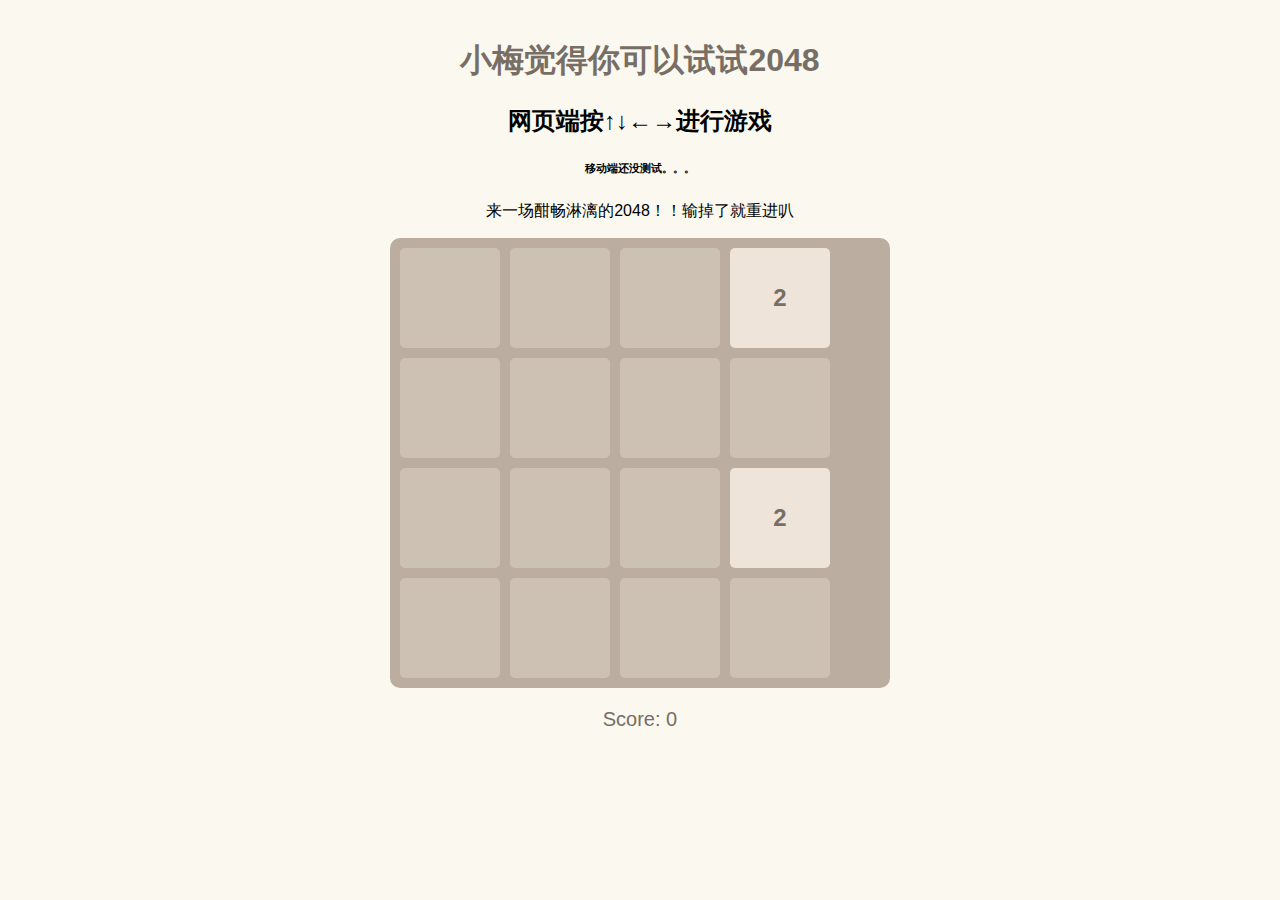
==== 2048/index.html @ d051ceb9 "Add files via upload" ====
<!DOCTYPE html>
<html lang="zh">
<head>
  <meta charset="UTF-8">
  <meta name="viewport" content="width=device-width, initial-scale=1.0">
  <title>2048</title>
  <link rel="stylesheet" href="styles.css">
</head>
<body>
    <br />
  <div class="container">
      <h1>小梅觉得你可以试试2048</h1>
    <h2>网页端按↑↓←→进行游戏</h2 >
    <h6>移动端还没测试。。。</h6>
    <p>来一场酣畅淋漓的2048！！输掉了就重进叭</p>
    <div id="game-board"></div>
    <p id="score">Score: 0</p >
  </div>
  <script src="script.js"></script>
</body>
</html>
---- 2048/styles.css ----
body {
  font-family: Arial, sans-serif;
  text-align: center;
  margin: 0;
  padding: 0;
  background-color: #faf8ef;
}

.container {
  max-width: 500px;
  margin: 20px auto;
}

h1 {
  color: #776e65;
}

#game-board {
  display: grid;
  grid-template-columns: repeat(4, 100px);
  grid-template-rows: repeat(4, 100px);
  gap: 10px;
  background-color: #bbada0;
  padding: 10px;
  border-radius: 10px;
}

.tile {
  width: 100px;
  height: 100px;
  display: flex;
  align-items: center;
  justify-content: center;
  font-size: 24px;
  font-weight: bold;
  border-radius: 5px;
  color: #776e65;
  background-color: #cdc1b4;
}

.tile[data-value="2"] {
  background-color: #eee4da;
}

.tile[data-value="4"] {
  background-color: #ede0c8;
}

.tile[data-value="8"] {
  background-color: #f2b179;
  color: #f9f6f2;
}

.tile[data-value="16"] {
  background-color: #f59563;
  color: #f9f6f2;
}

.tile[data-value="32"] {
  background-color: #f67c5f;
  color: #f9f6f2;
}

.tile[data-value="64"] {
  background-color: #f65e3b;
  color: #f9f6f2;
}

.tile[data-value="128"] {
  background-color: #edcf72;
  color: #f9f6f2;
}

.tile[data-value="256"] {
  background-color: #edcc61;
  color: #f9f6f2;
}

.tile[data-value="512"] {
  background-color: #edc850;
  color: #f9f6f2;
}

.tile[data-value="1024"] {
  background-color: #edc53f;
  color: #f9f6f2;
}

.tile[data-value="2048"] {
  background-color: #edc22e;
  color: #f9f6f2;
}

#score {
  margin-top: 20px;
  font-size: 20px;
  color: #776e65;
}
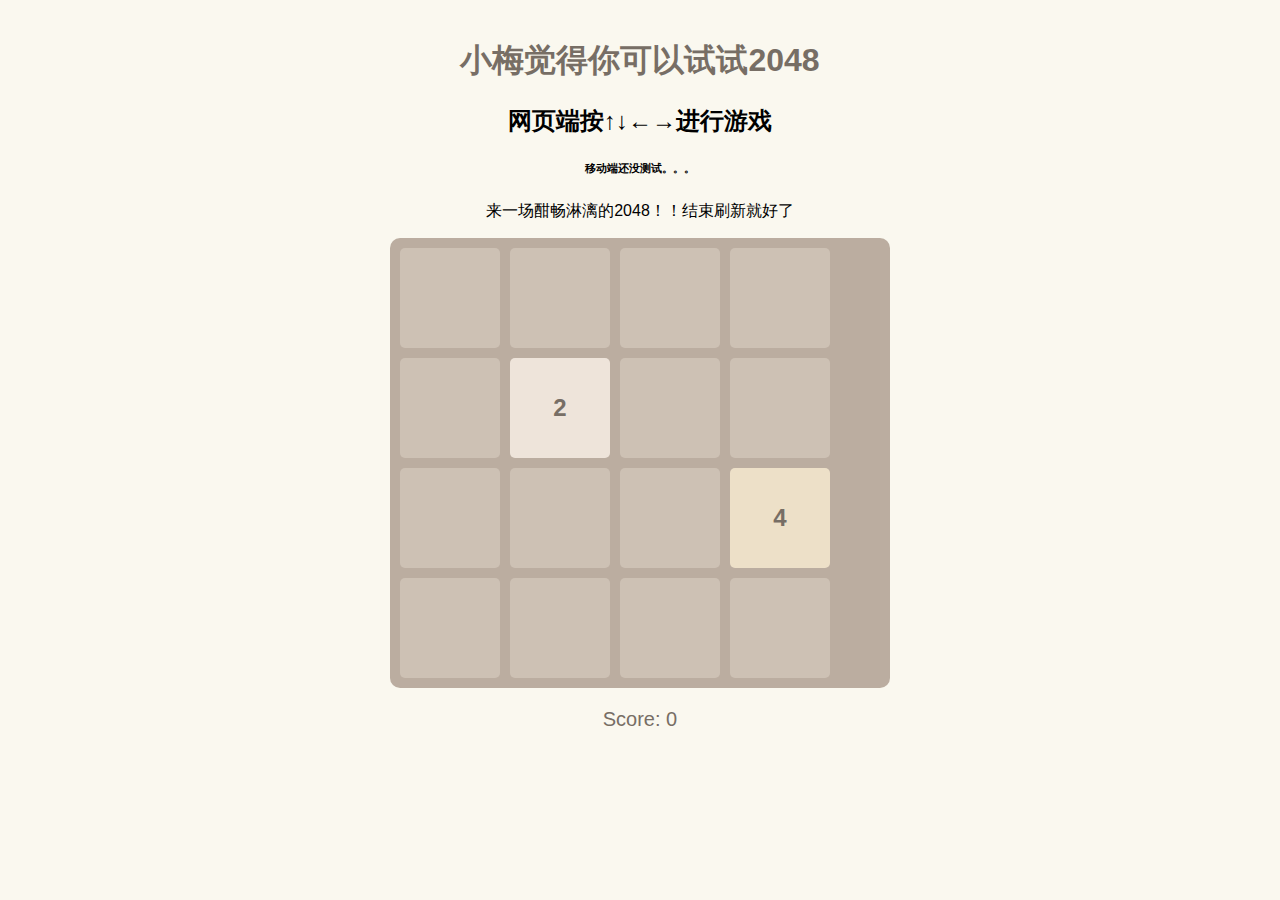
==== commit 8b4d3bd9: "Update index.html" ====
--- a/2048/index.html
+++ b/2048/index.html
@@ -12,7 +12,7 @@
       <h1>小梅觉得你可以试试2048</h1>
     <h2>网页端按↑↓←→进行游戏</h2 >
     <h6>移动端还没测试。。。</h6>
-    <p>来一场酣畅淋漓的2048！！输掉了就重进叭</p>
+    <p>来一场酣畅淋漓的2048！！结束刷新就好了</p>
     <div id="game-board"></div>
     <p id="score">Score: 0</p >
   </div>
